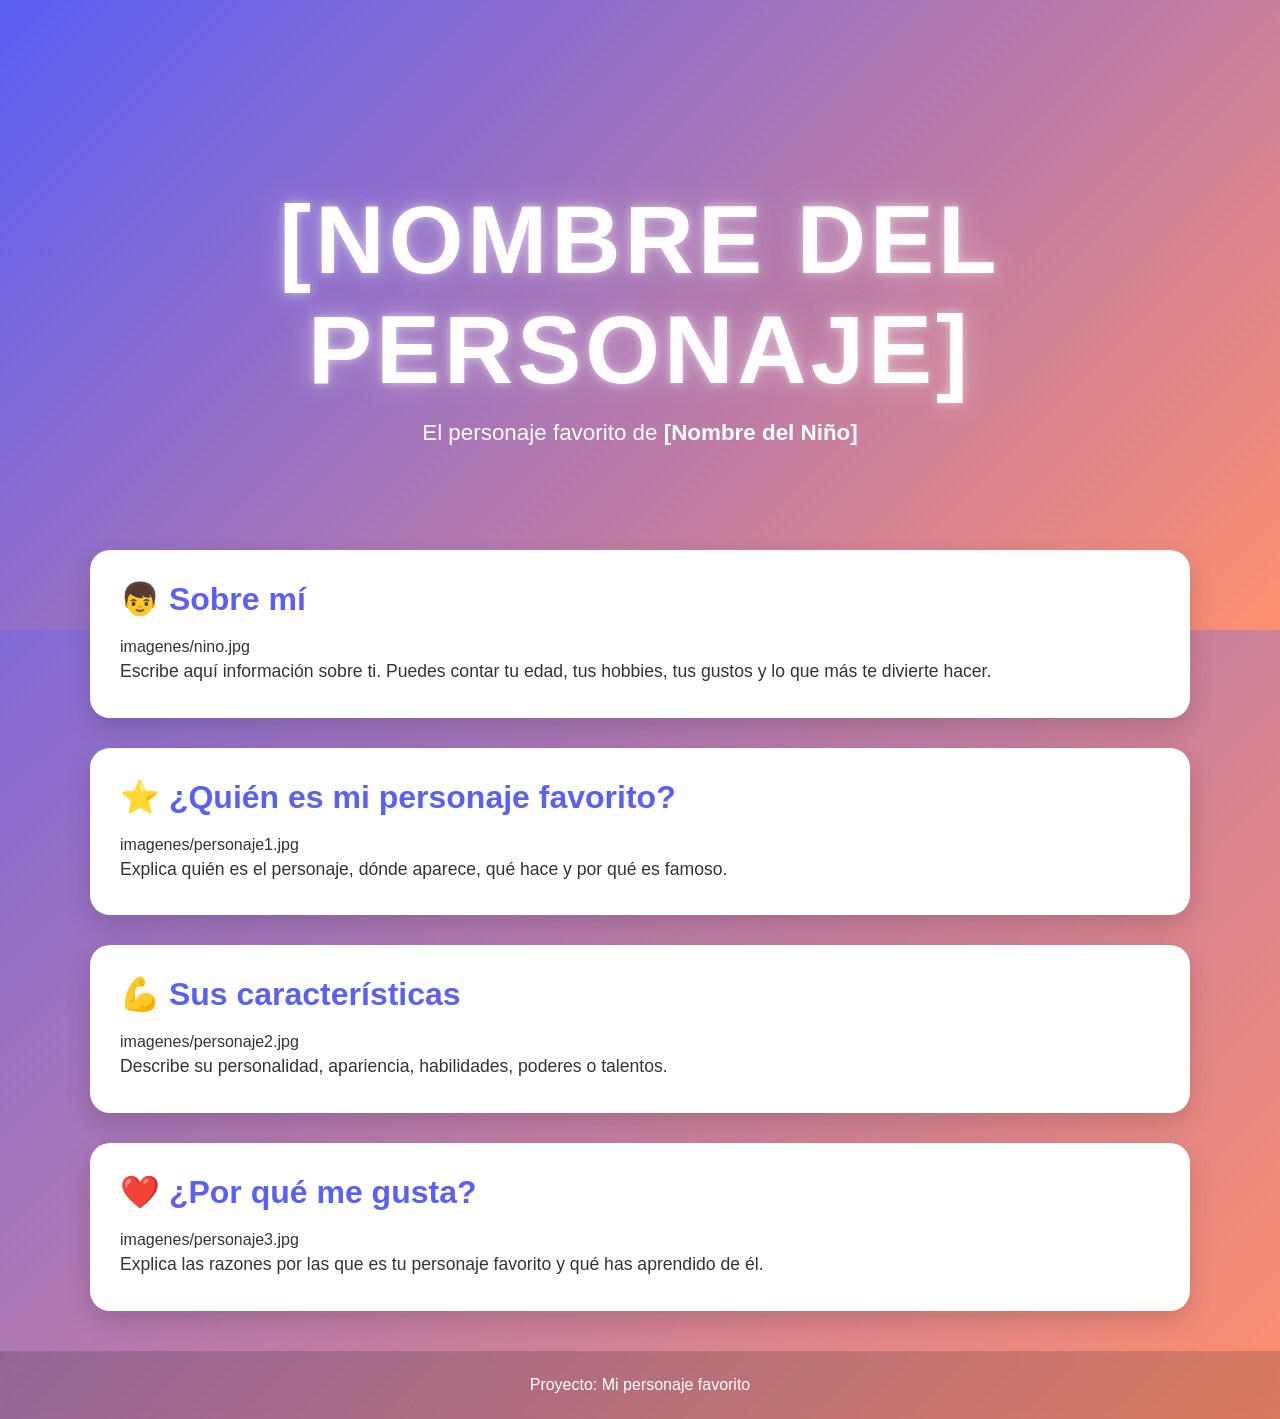
==== docs/personajeFavorito/index.html @ 603a90bb "Automated update" ====
<!DOCTYPE html>
<html lang="es">

<head>
    <meta charset="UTF-8">
    <meta name="viewport" content="width=device-width, initial-scale=1.0">
    <title>[Nombre del Personaje]</title>
    <link rel="stylesheet" href="style.css">
</head>

<body>

    <header class="hero">
        <div class="hero-content">
            <h1>[NOMBRE DEL PERSONAJE]</h1>
            <p>El personaje favorito de <strong>[Nombre del Niño]</strong></p>
        </div>
    </header>

    <main>

        <section class="card">
            <h2>👦 Sobre mí</h2>
            imagenes/nino.jpg

            <p>
                Escribe aquí información sobre ti.
                Puedes contar tu edad, tus hobbies,
                tus gustos y lo que más te divierte hacer.
            </p>
        </section>

        <section class="card">
            <h2>⭐ ¿Quién es mi personaje favorito?</h2>
            imagenes/personaje1.jpg

            <p>
                Explica quién es el personaje, dónde aparece,
                qué hace y por qué es famoso.
            </p>
        </section>

        <section class="card">
            <h2>💪 Sus características</h2>
            imagenes/personaje2.jpg

            <p>
                Describe su personalidad, apariencia,
                habilidades, poderes o talentos.
            </p>
        </section>

        <section class="card">
            <h2>❤️ ¿Por qué me gusta?</h2>
            imagenes/personaje3.jpg

            <p>
                Explica las razones por las que es tu personaje favorito
                y qué has aprendido de él.
            </p>
        </section>

    </main>

    <footer>
        <p>Proyecto: Mi personaje favorito</p>
    </footer>

</body>

</html>
---- docs/personajeFavorito/style.css ----
/*======================================
  PALETA DE COLORES
======================================*/
:root {
    --color-primario: #5b5ff5;
    --color-secundario: #ff8f70;
}

/*======================================
  CONFIGURACIÓN GENERAL
======================================*/
* {
    margin: 0;
    padding: 0;
    box-sizing: border-box;
}

body {
    font-family: "Segoe UI", Arial, sans-serif;

    background: linear-gradient(
        135deg,
        var(--color-primario),
        var(--color-secundario)
    );

    min-height: 100vh;
    color: #333;
}

/*======================================
  HERO
======================================*/
.hero {
    height: 70vh;

    display: flex;
    justify-content: center;
    align-items: center;

    text-align: center;

    background: linear-gradient(
        135deg,
        var(--color-primario),
        var(--color-secundario)
    );

    color: white;
}

.hero-content {
    animation: aparecer 1.5s ease;
}

.hero h1 {
    font-size: clamp(3rem, 8vw, 6rem);
    letter-spacing: 4px;
    text-transform: uppercase;

    text-shadow:
        0 0 10px rgba(255,255,255,.5),
        0 0 30px rgba(255,255,255,.3);

    animation: flotar 3s ease-in-out infinite;
}

.hero p {
    font-size: 1.4rem;
    margin-top: 15px;
}

/*======================================
  CONTENEDOR
======================================*/
main {
    width: 90%;
    max-width: 1100px;

    margin: -80px auto 40px;
}

/*======================================
  TARJETAS
======================================*/
.card {
    background: white;

    margin-bottom: 30px;
    padding: 30px;

    border-radius: 20px;

    box-shadow: 0 10px 25px rgba(0,0,0,.15);

    transition: .3s;
}

.card:hover {
    transform: translateY(-8px);
}

.card h2 {
    color: var(--color-primario);
    margin-bottom: 20px;
    font-size: 2rem;
}

.card img {
    width: 100%;
    max-width: 450px;

    display: block;
    margin: 20px auto;

    border-radius: 15px;

    transition: .4s;
}

.card img:hover {
    transform: scale(1.05);
}

.card p {
    font-size: 1.1rem;
    line-height: 1.8;
}

/*======================================
  FOOTER
======================================*/
footer {
    text-align: center;

    padding: 25px;

    color: white;

    background: rgba(0,0,0,.15);

    backdrop-filter: blur(5px);
}

/*======================================
  ANIMACIONES
======================================*/
@keyframes aparecer {
    from {
        opacity: 0;
        transform: translateY(40px);
    }

    to {
        opacity: 1;
        transform: translateY(0);
    }
}

@keyframes flotar {
    0% {
        transform: translateY(0);
    }

    50% {
        transform: translateY(-10px);
    }

    100% {
        transform: translateY(0);
    }
}

/*======================================
  RESPONSIVE
======================================*/
@media (max-width: 768px) {

    .hero {
        height: 55vh;
    }

    .hero p {
        font-size: 1rem;
    }

    .card {
        padding: 20px;
    }

    .card h2 {
        font-size: 1.5rem;
    }
}
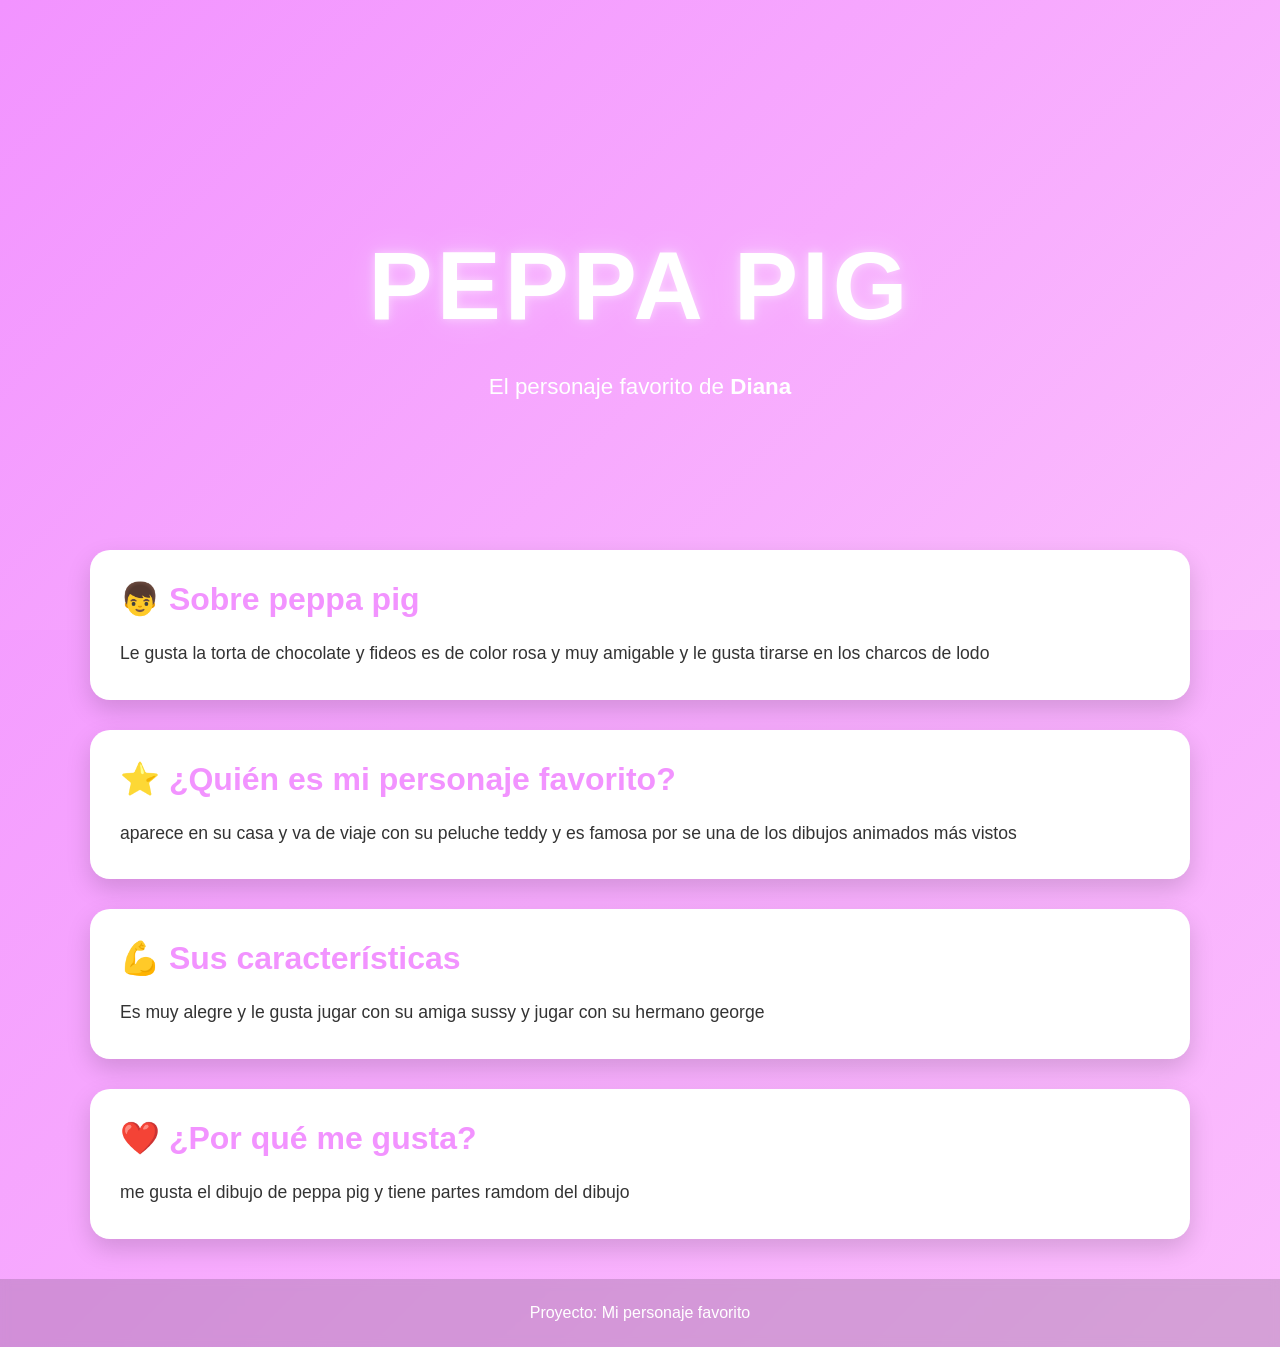
==== commit 9b13ea79: "el mensaje de peppa pig" ====
--- a/docs/personajeFavorito/index.html
+++ b/docs/personajeFavorito/index.html
@@ -4,7 +4,7 @@
 <head>
     <meta charset="UTF-8">
     <meta name="viewport" content="width=device-width, initial-scale=1.0">
-    <title>[Nombre del Personaje]</title>
+    <title>Peppa pig</title>
     <link rel="stylesheet" href="style.css">
 </head>
 
@@ -12,51 +12,52 @@
 
     <header class="hero">
         <div class="hero-content">
-            <h1>[NOMBRE DEL PERSONAJE]</h1>
-            <p>El personaje favorito de <strong>[Nombre del Niño]</strong></p>
+            <h1>Peppa pig</h1>
+            <img style="width: 200px;" src="https://imgs.search.brave.com/N9bPpQxTDu0U_DZ5XDOcFbcqq7dlM0GM0tz_8fjhd5k/rs:fit:860:0:0:0/g:ce/aHR0cHM6Ly9pLnBp/bmltZy5jb20vb3Jp/Z2luYWxzLzM0LzIy/LzVkLzM0MjI1ZDEw/MTk3M2NhMjM4YzVj/ZTgzNzQ5ZWE2NTgy/LmpwZw" alt="">
+            <p>El personaje favorito de <strong>Diana</strong></p>
         </div>
     </header>
 
     <main>
 
         <section class="card">
-            <h2>👦 Sobre mí</h2>
-            imagenes/nino.jpg
+            <h2>👦 Sobre peppa pig</h2>
+            
 
             <p>
-                Escribe aquí información sobre ti.
-                Puedes contar tu edad, tus hobbies,
-                tus gustos y lo que más te divierte hacer.
+                Le gusta la torta de chocolate y fideos
+                es de color rosa y muy amigable
+                y le gusta tirarse en los charcos de lodo
             </p>
         </section>
 
         <section class="card">
             <h2>⭐ ¿Quién es mi personaje favorito?</h2>
-            imagenes/personaje1.jpg
+            
 
             <p>
-                Explica quién es el personaje, dónde aparece,
-                qué hace y por qué es famoso.
+                aparece en su casa y va de viaje con su peluche teddy
+                y es famosa por se una de los dibujos animados más vistos
             </p>
         </section>
 
         <section class="card">
             <h2>💪 Sus características</h2>
-            imagenes/personaje2.jpg
+            
 
             <p>
-                Describe su personalidad, apariencia,
-                habilidades, poderes o talentos.
+                Es muy alegre y le gusta jugar con su amiga sussy
+                y jugar con su hermano george
             </p>
         </section>
 
         <section class="card">
             <h2>❤️ ¿Por qué me gusta?</h2>
-            imagenes/personaje3.jpg
+            
 
             <p>
-                Explica las razones por las que es tu personaje favorito
-                y qué has aprendido de él.
+                me gusta el dibujo de peppa pig y tiene
+                partes ramdom del dibujo
             </p>
         </section>
 
--- a/docs/personajeFavorito/style.css
+++ b/docs/personajeFavorito/style.css
@@ -2,8 +2,8 @@
   PALETA DE COLORES
 ======================================*/
 :root {
-    --color-primario: #5b5ff5;
-    --color-secundario: #ff8f70;
+    --color-primario: #f293ff;
+    --color-secundario: #fbbdfd;
 }
 
 /*======================================
